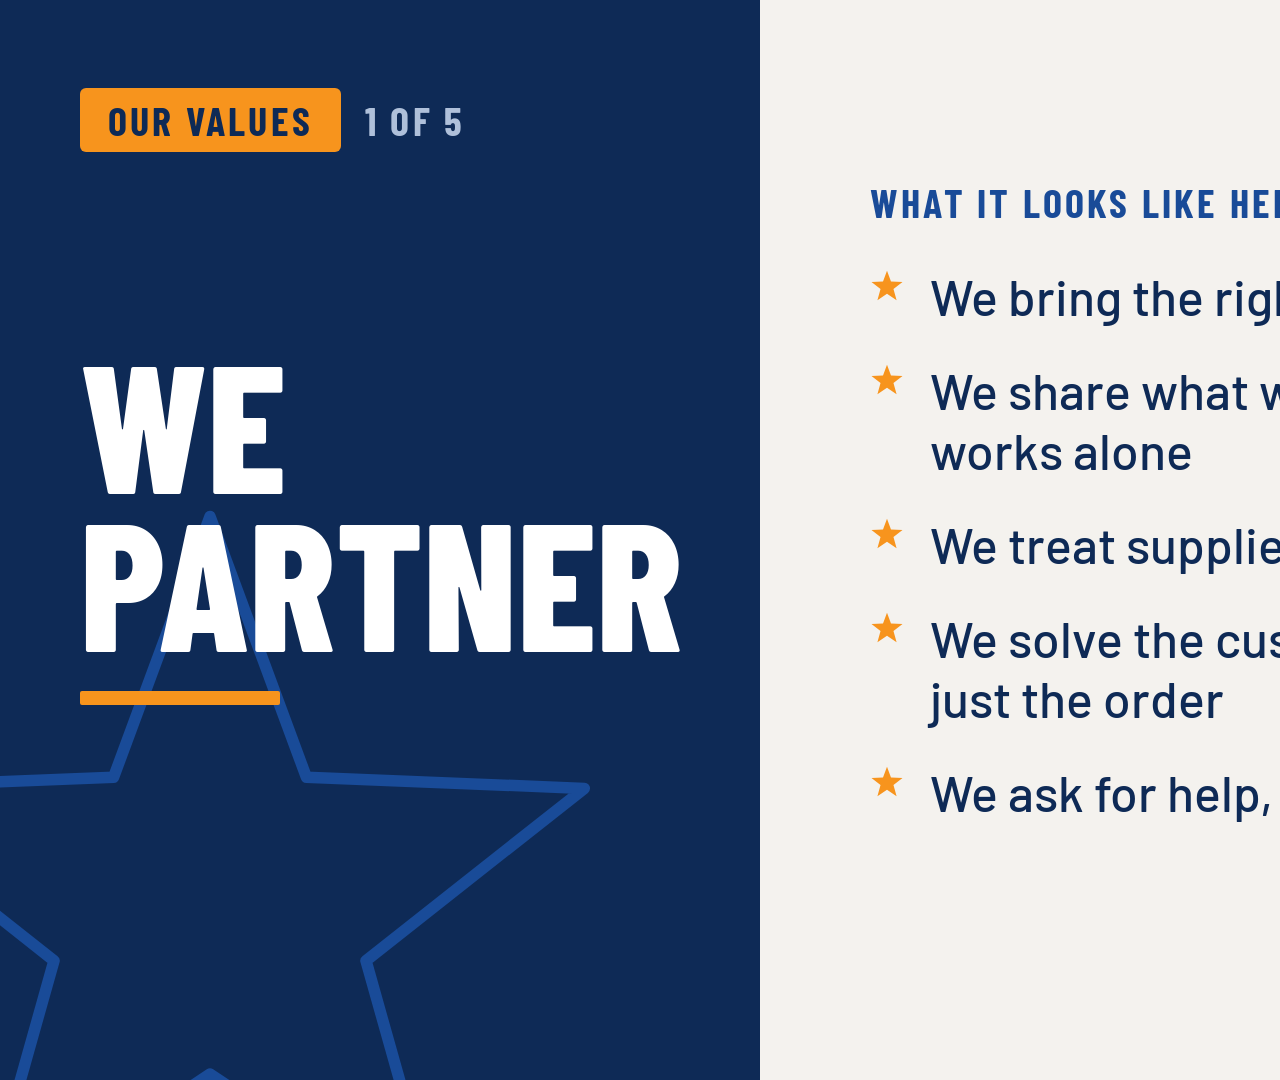
==== docs/design/value/value-with-examples.html @ 9200aa67 "Redesign value slide as a split panel with examples Navy panel on the left (tag, index, value name, " ====
<!doctype html>
<html lang="en">
<head>
<meta charset="utf-8">
<title>Value slide with examples (design reference)</title>
<!-- Design reference only, not part of the player. Sample wording. Canvas size 1920x1080. -->
<link rel="stylesheet" href="https://fonts.googleapis.com/css2?family=Barlow+Condensed:wght@600;700;800&family=Barlow:wght@500;600&display=swap">
<style>body{margin:0;font-family:'Barlow',sans-serif}</style>
</head>
<body>
<div style="width: 1920px; height: 1080px; position: relative; overflow: hidden; background: #F4F2EE; color: #0E2A56; font-family: 'Barlow', sans-serif; display: grid; grid-template-columns: 760px minmax(0, 1fr);">
<div style="background: #0E2A56; color: #FFFFFF; position: relative; overflow: hidden; box-sizing: border-box; padding: 88px 80px; display: flex; flex-direction: column; justify-content: space-between;">
<svg viewBox="0 0 100 100" style="position: absolute; left: -200px; bottom: -240px; width: 820px; height: 820px;" fill="none" stroke="#194B98" stroke-width="1.4" stroke-linejoin="round" aria-hidden="true"><polygon points="50,2 61.76,33.82 95.65,35.17 69.02,56.18 78.21,88.83 50,70 21.79,88.83 30.98,56.18 4.35,35.17 38.24,33.82"></polygon></svg>
<div style="position: relative; display: flex; align-items: center; gap: 24px;">
<div style="background: #F7941D; color: #0E2A56; font-family: 'Barlow Condensed', sans-serif; font-weight: 700; font-size: 40px; letter-spacing: 0.08em; text-transform: uppercase; padding: 8px 28px; border-radius: 6px;">Our Values</div>
<div style="font-family: 'Barlow Condensed', sans-serif; font-weight: 700; font-size: 40px; color: #AFC0DA; letter-spacing: 0.08em;">1 OF 5</div>
</div>
<div style="position: relative; display: flex; flex-direction: column; gap: 32px;">
<h1 style="margin: 0; font-family: 'Barlow Condensed', sans-serif; font-weight: 800; font-size: 180px; line-height: 0.88; text-transform: uppercase;">We<br>Partner</h1>
<div style="width: 200px; height: 14px; background: #F7941D; border-radius: 2px;"></div>
</div>
<div style="position: relative; height: 96px;"></div>
</div>
<div style="box-sizing: border-box; padding: 120px 110px 200px; display: flex; flex-direction: column; justify-content: center; gap: 40px;">
<div style="font-family: 'Barlow Condensed', sans-serif; font-weight: 700; font-size: 40px; color: #194B98; text-transform: uppercase; letter-spacing: 0.08em;">What it looks like here</div>
<ul style="list-style: none; margin: 0; padding: 0; display: flex; flex-direction: column; gap: 34px; max-width: 960px;"><li style="display: flex; align-items: flex-start; gap: 26px; font-size: 50px; line-height: 1.2; font-weight: 500;"><svg viewBox="0 0 100 100" width="34" height="34" style="flex: none; transform: translateY(4px);" aria-hidden="true"><polygon points="50,2 61.76,33.82 95.65,35.17 69.02,56.18 78.21,88.83 50,70 21.79,88.83 30.98,56.18 4.35,35.17 38.24,33.82" fill="#F7941D"></polygon></svg><span>We bring the right people into a job early</span></li><li style="display: flex; align-items: flex-start; gap: 26px; font-size: 50px; line-height: 1.2; font-weight: 500;"><svg viewBox="0 0 100 100" width="34" height="34" style="flex: none; transform: translateY(4px);" aria-hidden="true"><polygon points="50,2 61.76,33.82 95.65,35.17 69.02,56.18 78.21,88.83 50,70 21.79,88.83 30.98,56.18 4.35,35.17 38.24,33.82" fill="#F7941D"></polygon></svg><span>We share what we know, so nobody works alone</span></li><li style="display: flex; align-items: flex-start; gap: 26px; font-size: 50px; line-height: 1.2; font-weight: 500;"><svg viewBox="0 0 100 100" width="34" height="34" style="flex: none; transform: translateY(4px);" aria-hidden="true"><polygon points="50,2 61.76,33.82 95.65,35.17 69.02,56.18 78.21,88.83 50,70 21.79,88.83 30.98,56.18 4.35,35.17 38.24,33.82" fill="#F7941D"></polygon></svg><span>We treat suppliers as part of the team</span></li><li style="display: flex; align-items: flex-start; gap: 26px; font-size: 50px; line-height: 1.2; font-weight: 500;"><svg viewBox="0 0 100 100" width="34" height="34" style="flex: none; transform: translateY(4px);" aria-hidden="true"><polygon points="50,2 61.76,33.82 95.65,35.17 69.02,56.18 78.21,88.83 50,70 21.79,88.83 30.98,56.18 4.35,35.17 38.24,33.82" fill="#F7941D"></polygon></svg><span>We solve the customer's problem, not just the order</span></li><li style="display: flex; align-items: flex-start; gap: 26px; font-size: 50px; line-height: 1.2; font-weight: 500;"><svg viewBox="0 0 100 100" width="34" height="34" style="flex: none; transform: translateY(4px);" aria-hidden="true"><polygon points="50,2 61.76,33.82 95.65,35.17 69.02,56.18 78.21,88.83 50,70 21.79,88.83 30.98,56.18 4.35,35.17 38.24,33.82" fill="#F7941D"></polygon></svg><span>We ask for help, and we offer it</span></li></ul>
</div>
<div style="position: absolute; right: 96px; bottom: 80px; background: #FFFFFF; border-radius: 10px; padding: 18px 30px; display: flex; box-shadow: 0 2px 0 rgba(14,42,86,0.08);"><img src="../../../assets/ramstar-logo.png" alt="Ramstar" style="height: 96px; width: auto; display: block;"></div>
</div>
</body>
</html>
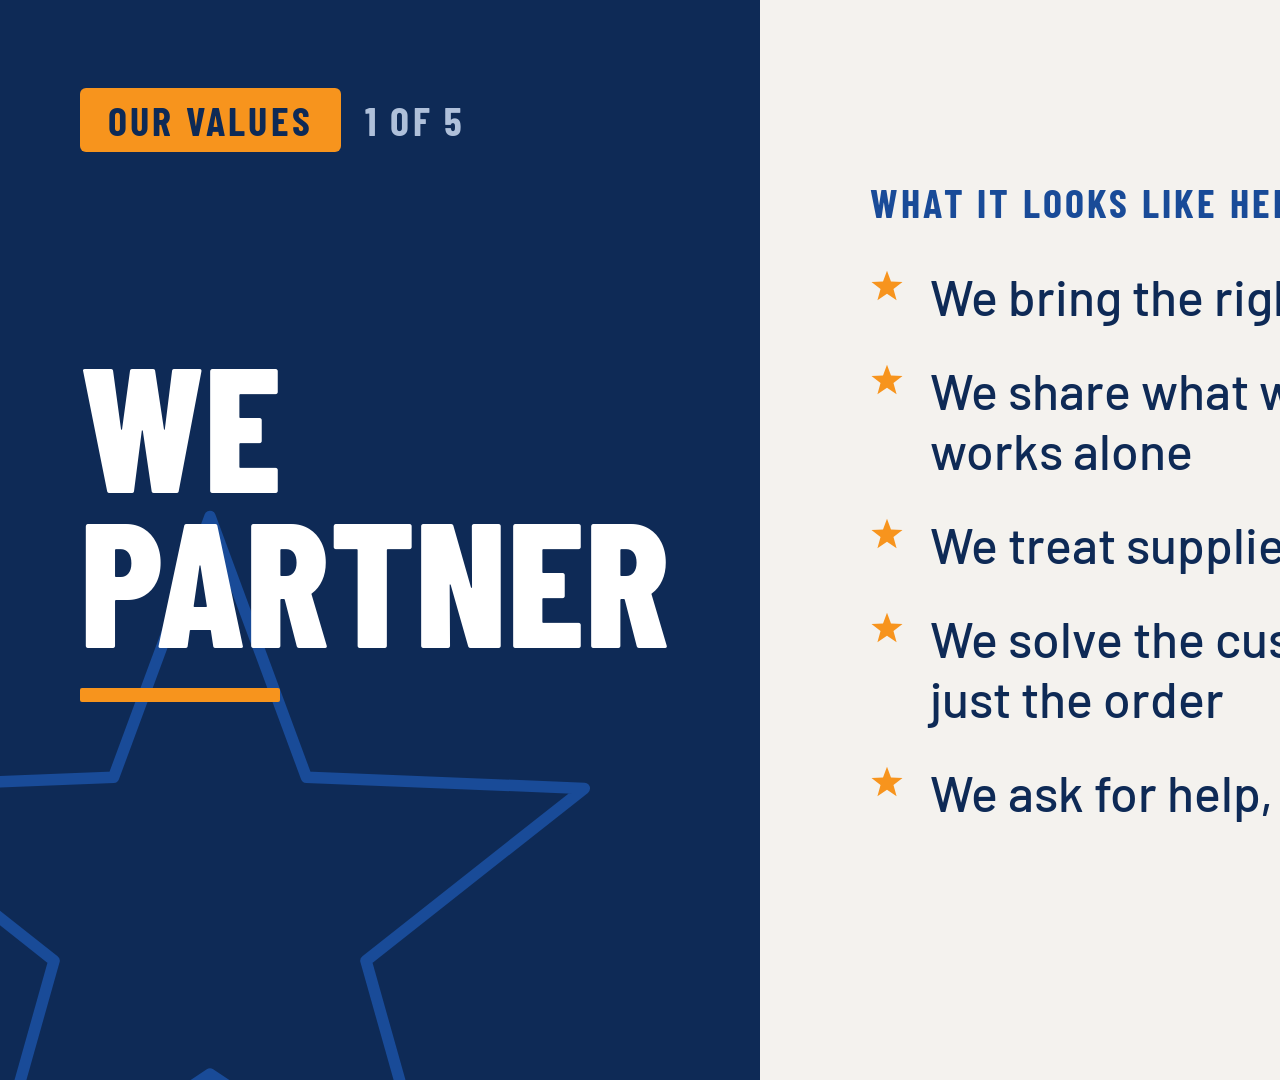
==== commit fa838949: "Fit value slide name and examples per design fit rules Follows the two fit rules in docs/design/valu" ====
--- a/docs/design/value/value-with-examples.html
+++ b/docs/design/value/value-with-examples.html
@@ -16,7 +16,7 @@
 <div style="font-family: 'Barlow Condensed', sans-serif; font-weight: 700; font-size: 40px; color: #AFC0DA; letter-spacing: 0.08em;">1 OF 5</div>
 </div>
 <div style="position: relative; display: flex; flex-direction: column; gap: 32px;">
-<h1 style="margin: 0; font-family: 'Barlow Condensed', sans-serif; font-weight: 800; font-size: 180px; line-height: 0.88; text-transform: uppercase;">We<br>Partner</h1>
+<h1 style="margin: 0; font-family: 'Barlow Condensed', sans-serif; font-weight: 800; font-size: 176px; line-height: 0.88; text-transform: uppercase;">We<br>Partner</h1>
 <div style="width: 200px; height: 14px; background: #F7941D; border-radius: 2px;"></div>
 </div>
 <div style="position: relative; height: 96px;"></div>
